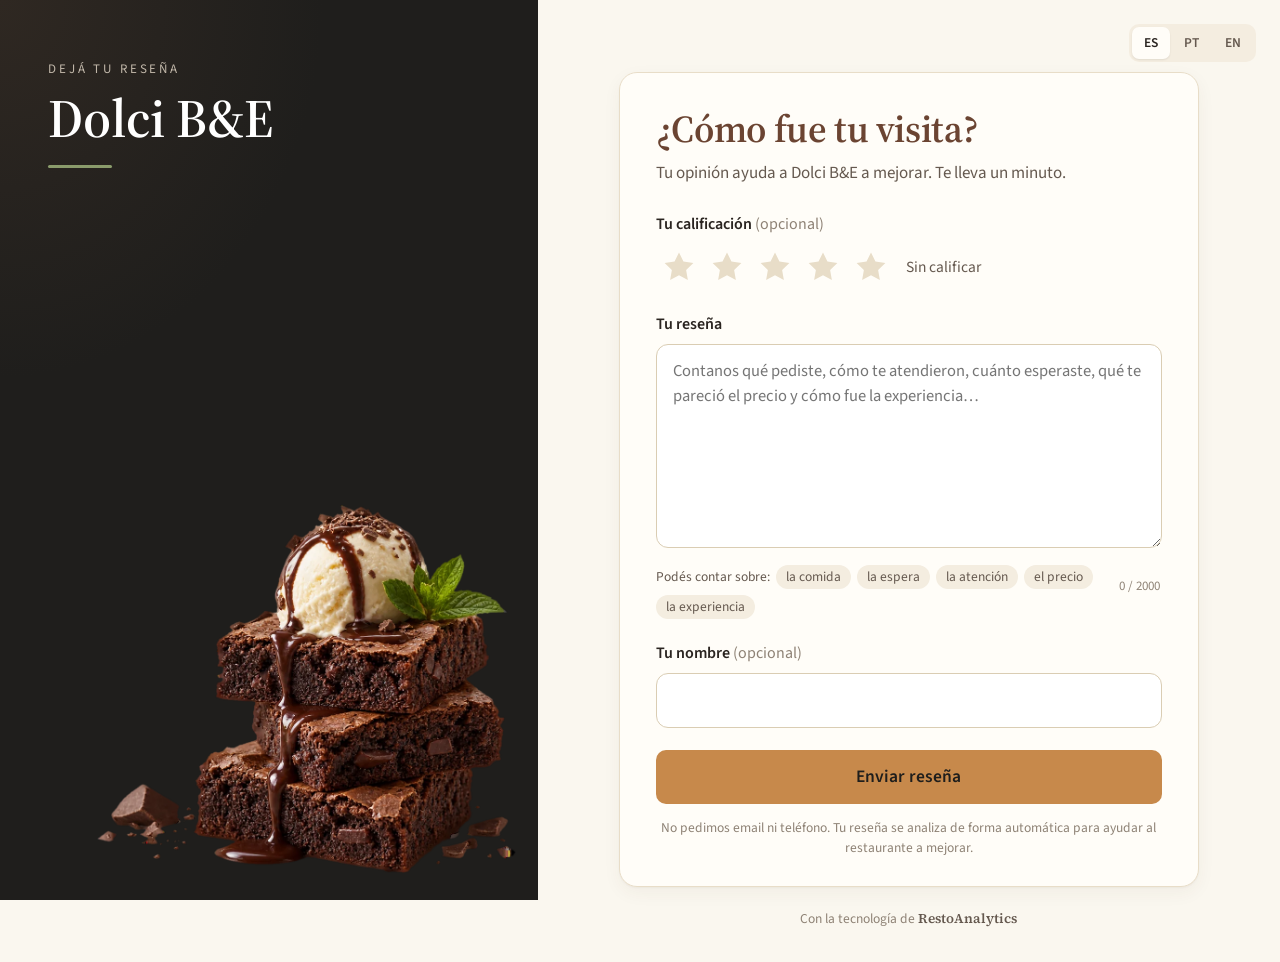
==== dashboard/opinar.html @ a72bbe3e "Dashboard de reseñas" ====
<!doctype html>
<html lang="es">
<head>
  <meta charset="utf-8">
  <meta name="viewport" content="width=device-width, initial-scale=1">
  <title>Dejá tu reseña</title>
  <meta name="description" content="Contanos cómo fue tu visita.">
  <link rel="icon" href="data:image/svg+xml,<svg xmlns='http://www.w3.org/2000/svg' viewBox='0 0 24 24'><path d='M12 2.8l2.8 5.8 6.3.9-4.6 4.4 1.1 6.3L12 17.2l-5.6 3 1.1-6.3L2.9 9.5l6.3-.9z' fill='%23C7894B'/></svg>">
  <link rel="preconnect" href="https://fonts.googleapis.com">
  <link rel="preconnect" href="https://fonts.gstatic.com" crossorigin>
  <link rel="stylesheet" href="https://fonts.googleapis.com/css2?family=Source+Sans+3:wght@400;500;600&family=Source+Serif+4:ital,opsz,wght@0,8..60,400;0,8..60,600;1,8..60,400&display=swap">
  <link rel="stylesheet" href="css/app.css">
</head>
<body class="public">
  <aside class="pub-aside">
    <div class="pub-aside-text">
      <span class="eyebrow" data-t="eyebrow"></span>
      <p class="pub-name" id="rest-name"></p>
      <i class="rule" aria-hidden="true"></i>
    </div>
    <div class="pub-hero" id="hero-img" aria-hidden="true"></div>
  </aside>

  <main class="pub-main">
    <div class="lang" role="group" aria-label="Idioma">
      <button type="button" data-lang="es">ES</button>
      <button type="button" data-lang="pt">PT</button>
      <button type="button" data-lang="en">EN</button>
    </div>

    <form class="pub-card" id="form" novalidate>
      <h1 data-t="title"></h1>
      <p class="lead" data-t="lead"></p>

      <fieldset class="field">
        <legend><span data-t="rating"></span> <span class="opt">(<span data-t="optional"></span>)</span></legend>
        <div class="rating-row">
          <div class="star-input" id="stars" role="radiogroup"></div>
          <span class="rating-label" id="rating-label"></span>
          <button type="button" class="clear" id="rating-clear" data-t="clear" hidden></button>
        </div>
      </fieldset>

      <div class="field">
        <label for="text" data-t="review"></label>
        <textarea id="text" name="text" rows="7" required></textarea>
        <div class="under">
          <p class="topics" id="topics"></p>
          <span class="counter" id="count"></span>
        </div>
      </div>

      <div class="field">
        <label for="name"><span data-t="name"></span> <span class="opt">(<span data-t="optional"></span>)</span></label>
        <input id="name" name="name" type="text" maxlength="60" autocomplete="given-name">
      </div>

      <!-- trampa para bots: las personas no la ven -->
      <input id="website" name="website" type="text" tabindex="-1" autocomplete="off" class="hp" aria-hidden="true">

      <p class="error" id="err" role="alert" hidden></p>
      <button class="btn primary big" id="send" type="submit"></button>
      <p class="privacy" data-t="privacy"></p>
    </form>

    <section class="pub-card thanks" id="thanks" tabindex="-1" hidden>
      <span class="thanks-icon" aria-hidden="true"><svg width="28" height="28" viewBox="0 0 24 24" fill="none" stroke="currentColor" stroke-width="2" stroke-linecap="round" stroke-linejoin="round"><path d="m5 12.5 4.5 4.5L19 7.5"/></svg></span>
      <h1 data-t="thanks"></h1>
      <p class="lead" data-t="thanksLead"></p>
      <button class="btn" id="again" type="button" data-t="again"></button>
    </section>


    <p class="powered"><span data-t="by"></span> <b id="brand"></b></p>
  </main>

  <script type="module" src="js/opinar.js"></script>
</body>
</html>
---- dashboard/css/app.css ----
/* RestoAnalytics — estilos compartidos (dashboard y formulario público) */

:root {
  color-scheme: light;
  /* Paleta RestoAnalytics */
  --carbon: #1F1E1C;   /* Carbón profundo: sidebar, navegación y contraste */
  --marfil: #FAF7EF;   /* Marfil cálido: fondo principal */
  --cacao: #6B4432;    /* Cacao: títulos, métricas destacadas y énfasis */
  --caramelo: #C7894B; /* Caramelo tostado: acciones principales, resaltados, estado activo */
  --arena: #E8DDC8;    /* Beige arena: tarjetas, separadores, bordes, estados neutros */
  --salvia: #8A9B6B;   /* Salvia suave: etiquetas, filtros, hover, selección, acentos */

  --page: var(--marfil);
  --card: #FFFDF8;
  --card-2: #F4EDE0;
  --line: var(--arena);
  --line-2: #DACDB3;
  --ink: #2A2420;
  --ink-2: #65594F;
  --muted: #8E8275;

  --accent: var(--caramelo);
  --accent-hover: #B87A3D;
  --accent-wash: #F7EBDD;
  --sel: var(--salvia);
  --sel-wash: #F1F4EA;
  --good: #6F8150;
  --good-2: var(--salvia);
  --good-wash: #EDF1E3;

  --bad: #B0442E;
  --bad-soft: #D9826B;
  --bad-wash: #F8E6DF;
  --bad-line: #EFCDC2;
  --mid: #D8CCB4;
  --beige: #EFE5D3;

  --sidebar: var(--carbon);
  --sidebar-ink: #EFEAE1;
  --sidebar-muted: #A99F92;
  --sidebar-active: #3B2F25;
  --dark: var(--carbon);
  --dark-ink: #F6F1E8;
  --dark-muted: #C2B8AA;

  --star: var(--caramelo);
  --star-off: var(--arena);

  /* series de los gráficos (validadas para daltonismo, misma familia de color) */
  --c1: #A0522D; --c2: #DB9A35; --c3: #3A74B8; --c4: #A8457F; --c5: #4E8F3A;

  --serif: "Source Serif 4", Georgia, "Times New Roman", serif;
  --sans: "Source Sans 3", system-ui, -apple-system, "Segoe UI", sans-serif;
  --radius: 14px;
  --shadow: 0 1px 2px rgba(80, 55, 35, .04), 0 6px 18px rgba(80, 55, 35, .05);
}

* { box-sizing: border-box; }
html { -webkit-text-size-adjust: 100%; scroll-behavior: smooth; }
body {
  margin: 0; background: var(--page); color: var(--ink);
  font: 16px/1.5 var(--sans);
  -webkit-font-smoothing: antialiased;
}
h1, h2, h3 { margin: 0; font-family: var(--serif); font-weight: 600; letter-spacing: -.01em; color: var(--cacao); }
p { margin: 0; }
button, input, select, textarea { font: inherit; color: inherit; }
a { color: inherit; }
[hidden] { display: none !important; }
.muted { color: var(--ink-2); }
.small { font-size: 14px; }
.icon { flex: none; }
:focus-visible { outline: 2px solid var(--cacao); outline-offset: 2px; }
.clamp { display: -webkit-box; -webkit-line-clamp: 5; -webkit-box-orient: vertical; overflow: hidden; }
.clamp3 { display: -webkit-box; -webkit-line-clamp: 3; -webkit-box-orient: vertical; overflow: hidden; }

/* ================= Estructura del dashboard ================= */
body.app { display: grid; grid-template-columns: 236px minmax(0, 1fr); min-height: 100vh; }

.sidebar {
  position: sticky; top: 0; height: 100vh; overflow: hidden;
  display: flex; flex-direction: column;
  background: radial-gradient(120% 60% at 0% 100%, #2c2620 0%, transparent 60%), var(--sidebar);
  color: var(--sidebar-ink); padding: 30px 16px 0;
}
.brand { display: block; text-decoration: none; color: #fff; padding: 0 12px; }
.brand span { font-family: var(--serif); font-size: 27px; font-weight: 500; letter-spacing: -.01em; }
.brand i { display: block; width: 40px; height: 3px; border-radius: 2px; background: var(--good-2); margin-top: 12px; }
.nav { display: grid; gap: 6px; margin-top: 44px; }
.nav-item {
  display: flex; align-items: center; gap: 14px; width: 100%;
  padding: 11px 14px; border: 0; border-radius: 10px; background: none;
  color: var(--sidebar-ink); font-size: 16.5px; font-weight: 500; text-decoration: none; text-align: left; cursor: pointer;
  transition: background .15s;
}
.nav-item:hover { background: rgba(255, 255, 255, .06); }
.nav-item.active { background: var(--sidebar-active); color: #fff; font-weight: 600; box-shadow: inset 3px 0 0 var(--caramelo); }
.nav-item.active .icon { color: var(--caramelo); opacity: 1; }
.nav-item .icon { opacity: .9; }
.nav-extra { margin-top: 22px; padding-top: 14px; border-top: 1px solid rgba(255, 255, 255, .08); display: grid; gap: 2px; }
.nav-item.small { font-size: 14px; color: var(--sidebar-muted); padding: 8px 14px; gap: 12px; }
.nav-item.small:hover { color: #fff; }
.leaves { position: relative; margin: auto -16px 0; height: 230px; min-height: 150px; flex: 0 1 230px; pointer-events: none; }
.leaves img { position: absolute; left: -6px; bottom: -6px; width: 252px; }
@media (max-height: 520px) { .leaves { display: none; } }

.main { padding: 28px 36px 64px; min-width: 0; max-width: 1500px; width: 100%; }
.page-head { display: flex; justify-content: space-between; align-items: flex-start; gap: 16px; flex-wrap: wrap; }
.page-head h1 { font-size: 44px; line-height: 1.1; }
.page-head .lead { font-family: var(--serif); font-size: 19px; color: var(--ink-2); margin-top: 6px; }

.sync {
  display: inline-flex; align-items: center; gap: 10px; flex-wrap: wrap;
  background: #F1E9DB; border-radius: 12px; padding: 10px 16px; font-size: 14.5px;
}
.sync .dot { width: 9px; height: 9px; border-radius: 50%; background: var(--muted); flex: none; }
.sync[data-state="ok"] .dot { background: var(--salvia); box-shadow: 0 0 0 3px rgba(138, 155, 107, .25); }
.sync[data-state="error"] .dot { background: var(--bad); }
.sync b { font-weight: 600; }
.sync .sep { width: 1px; height: 16px; background: var(--line-2); }
.sync span:last-child { color: var(--ink-2); }

.head-actions { display: flex; align-items: center; gap: 10px; flex-wrap: wrap; }
.btn.form-link { height: 44px; padding: 0 18px; font-size: 15px; text-decoration: none; }

/* Filtros */
.filters { display: grid; grid-template-columns: repeat(auto-fit, minmax(210px, 1fr)); gap: 16px; margin: 22px 0 20px; }
.fbox {
  position: relative; display: flex; align-items: center; gap: 10px; min-width: 0;
  height: 48px; padding: 0 40px 0 16px; background: var(--card);
  border: 1px solid var(--line-2); border-radius: 10px; box-shadow: 0 1px 2px rgba(70, 55, 30, .04);
  font-size: 16px; cursor: pointer;
}
.fbox:focus-within { outline: 2px solid var(--cacao); outline-offset: 1px; }
.fbox .icon { color: var(--ink-2); }
.fbox .prefix { white-space: nowrap; }
.fbox select { appearance: none; -webkit-appearance: none; border: 0; background: transparent; flex: 1; min-width: 0; height: 100%; cursor: pointer; outline: none; padding: 0; text-overflow: ellipsis; }
.fbox .chev { position: absolute; right: 18px; top: 50%; width: 8px; height: 8px; border-right: 1.7px solid var(--ink-2); border-bottom: 1.7px solid var(--ink-2); transform: translateY(-70%) rotate(45deg); pointer-events: none; }
.fbox.static { cursor: default; padding-right: 16px; }
.fbox.static span { white-space: nowrap; overflow: hidden; text-overflow: ellipsis; }

/* Tarjetas */
.card { background: var(--card); border: 1px solid var(--line); border-radius: var(--radius); padding: 22px 24px; box-shadow: var(--shadow); min-width: 0; }
.card-title { font-size: 23px; margin-bottom: 12px; }
.link { display: inline-flex; align-items: center; gap: 6px; color: var(--cacao); font-weight: 600; font-size: 15px; text-decoration: none; }
.link:hover { text-decoration: underline; }

.kpis { display: grid; grid-template-columns: repeat(4, minmax(0, 1fr)); gap: 16px; }
.kpis.three { grid-template-columns: repeat(3, minmax(0, 1fr)); }
.kpi { display: flex; flex-direction: column; gap: 4px; text-align: left; text-decoration: none; color: inherit; font: inherit; }
.kpi-label { font-size: 16.5px; font-weight: 600; }
.kpi-value { font-family: var(--serif); font-size: 42px; font-weight: 600; line-height: 1.1; letter-spacing: -.01em; color: var(--cacao); }
.kpi-value small { font-family: var(--sans); font-size: 19px; font-weight: 400; color: var(--ink-2); letter-spacing: 0; }
.kpi-sub { font-size: 15px; color: var(--ink-2); }
.kpi .stars { margin-top: 2px; }
.kpi.clickable { cursor: pointer; transition: border-color .15s; }
.kpi.clickable:hover { border-color: var(--sel); }
.delta.good { color: var(--cacao); }
.delta.bad { color: var(--bad); }

.stars { display: inline-flex; gap: 2px; vertical-align: middle; }

/* Reseñas recibidas desde el formulario */
.received { margin-top: 20px; }
.received .muted.small { margin: -6px 0 14px; }
.received-list { display: grid; grid-template-columns: repeat(3, minmax(0, 1fr)); gap: 14px; }
.received-item { display: flex; flex-direction: column; gap: 8px; align-items: flex-start; padding: 14px 16px; border: 1px solid var(--line); border-radius: 12px; background: var(--sel-wash); text-decoration: none; transition: border-color .15s; }
.received-item:hover { border-color: var(--sel); }
.received-item .meta { display: flex; align-items: center; gap: 10px; flex-wrap: wrap; font-size: 14px; color: var(--ink-2); }
.received-item q { font-family: var(--serif); font-style: italic; font-size: 17px; line-height: 1.45; }
@media (max-width: 900px) { .received-list { grid-template-columns: 1fr; } }

/* Lo importante + prioridades */
.row-important { display: grid; grid-template-columns: minmax(0, 1.75fr) minmax(0, 1fr); gap: 20px; margin-top: 20px; }
.dark-card {
  position: relative; overflow: hidden; border-radius: var(--radius); min-height: 230px;
  background: radial-gradient(90% 120% at 20% 0%, #2f2822 0%, transparent 60%), var(--dark);
  color: var(--dark-ink); padding: 28px 30px; box-shadow: 0 10px 30px rgba(30, 25, 15, .18);
}
.dark-card h2 { color: #fff; font-size: 31px; margin-bottom: 18px; position: relative; z-index: 1; }
.dark-card .bullets { max-width: 50%; position: relative; z-index: 1; }
.dark-img { position: absolute; top: 0; right: 0; bottom: 0; width: 62%; pointer-events: none; overflow: hidden; }
.dark-img img { position: absolute; right: -10%; bottom: -14%; width: 96%; max-width: 460px; height: auto; }

.bullets { list-style: none; margin: 0; padding: 0; display: grid; gap: 14px; }
.bullets li { display: grid; grid-template-columns: 28px 1fr; gap: 12px; align-items: start; font-size: 16px; line-height: 1.45; }
.bullets b { font-weight: 600; color: #fff; }
.bullet { width: 28px; height: 28px; border-radius: 50%; display: grid; place-items: center; }
.bullet.good { background: var(--salvia); color: var(--carbon); }
.bullet.bad { background: var(--caramelo); color: var(--carbon); }
.bullet.eye, .bullet.info { background: rgba(255, 255, 255, .12); color: #fff; }
.bullets.light li { font-size: 15.5px; color: var(--ink); }
.bullets.light .bullet { width: 24px; height: 24px; }
.bullets.light .bullet.info { background: var(--accent-wash); color: var(--cacao); }

.priority { list-style: none; margin: 0 0 10px; padding: 0; display: grid; }
.priority li { display: grid; grid-template-columns: 32px 1fr; gap: 14px; padding: 7px 0; }
.rank { width: 32px; height: 32px; border-radius: 50%; display: grid; place-items: center; background: var(--card-2); color: var(--ink-2); font-family: var(--serif); font-weight: 600; }
.priority li:first-child .rank { background: var(--cacao); color: #fff; }
.prio-top { display: flex; justify-content: space-between; align-items: baseline; gap: 10px; }
.prio-name { border: 0; background: none; padding: 0; cursor: pointer; font-family: var(--serif); font-size: 19px; font-weight: 600; text-align: left; }
.prio-name:hover { color: var(--cacao); }
.prio-val { font-size: 14.5px; color: var(--ink-2); white-space: nowrap; }
.track { height: 7px; border-radius: 4px; background: var(--card-2); margin: 8px 0 6px; overflow: hidden; }
.track i { display: block; height: 100%; border-radius: 4px; background: linear-gradient(90deg, #B5773A, var(--caramelo)); }
.prio-note { font-size: 13.5px; color: var(--muted); }

/* Secciones */
.section { margin-top: 34px; }
.section-head { display: flex; justify-content: space-between; align-items: flex-end; gap: 8px 20px; flex-wrap: wrap; margin-bottom: 14px; }
.section-head h2 { font-size: 30px; }

/* Aspectos */
.aspects { display: grid; grid-template-columns: repeat(5, minmax(0, 1fr)); gap: 16px; }
.asp { display: flex; flex-direction: column; gap: 12px; text-align: left; cursor: pointer; font: inherit; color: inherit; transition: border-color .15s, background .15s; }
.asp:hover { border-color: var(--sel); }
.asp.selected { border-color: var(--sel); background: var(--sel-wash); box-shadow: 0 0 0 1px var(--sel) inset, var(--shadow); }
.asp.empty { cursor: default; }
.asp-head { display: flex; align-items: center; gap: 10px; font-family: var(--serif); font-size: 18.5px; font-weight: 600; }
.asp-head .icon { color: var(--ink-2); }
.asp-mid { display: grid; grid-template-columns: auto 1fr; gap: 14px; align-items: center; }
.asp-score { font-family: var(--serif); font-size: 36px; font-weight: 600; line-height: 1; white-space: nowrap; color: var(--cacao); }
.asp-score small { font-family: var(--sans); font-size: 16px; font-weight: 400; color: var(--ink-2); }
.asp-ment { font-size: 13.5px; color: var(--ink-2); border-left: 1px solid var(--line-2); padding-left: 14px; line-height: 1.35; }
.asp-delta { font-size: 13px; color: var(--ink-2); }
.asp-delta.good { color: var(--cacao); } .asp-delta.bad { color: var(--bad); }
.stack { display: flex; gap: 2px; height: 8px; }
.stack i { display: block; height: 100%; min-width: 3px; }
.stack i:first-child { border-radius: 4px 0 0 4px; }
.stack i:last-child { border-radius: 0 4px 4px 0; }
.stack i:only-child { border-radius: 4px; }
.stack .pos { background: linear-gradient(90deg, var(--good), var(--good-2)); }
.stack .mid { background: var(--mid); }
.stack .neg { background: var(--bad-soft); }
.asp-foot { display: flex; justify-content: space-between; font-size: 13.5px; color: var(--ink-2); }

/* Evolución */
.row-evo { display: grid; grid-template-columns: minmax(0, 1.6fr) minmax(0, 1fr); gap: 20px; margin-top: 34px; scroll-margin-top: 20px; }
.evo { display: grid; grid-template-columns: minmax(0, 1fr) 140px; gap: 12px; align-items: center; }
.legend { display: flex; flex-direction: column; gap: 2px; }
.legend button { display: inline-flex; align-items: center; gap: 10px; border: 0; background: none; padding: 5px 8px; border-radius: 8px; font-size: 15px; cursor: pointer; text-align: left; }
.legend button:hover { background: var(--card-2); }
.legend button[aria-pressed="false"] { color: var(--muted); }
.legend button[aria-pressed="false"] .key { opacity: .25; }
.key { width: 22px; height: 3px; border-radius: 2px; display: inline-block; flex: none; }
.chart { position: relative; width: 100%; min-width: 0; }
.chart svg { display: block; overflow: visible; }
.chart .grid { stroke: var(--line); stroke-width: 1; shape-rendering: crispEdges; }
.chart .base { stroke: var(--line-2); stroke-width: 1; shape-rendering: crispEdges; }
.chart .tick { fill: var(--muted); font-size: 12.5px; font-family: var(--sans); font-variant-numeric: tabular-nums; }
.chart .line { fill: none; stroke-width: 2.25; stroke-linejoin: round; stroke-linecap: round; }
.chart .dot { stroke: var(--card); stroke-width: 2; }
.chart .cross { stroke: var(--line-2); stroke-width: 1; }
.chart .end-label { fill: var(--ink); font-family: var(--serif); font-size: 16px; font-weight: 600; }
.chart-empty { color: var(--muted); padding: 48px 0; text-align: center; }
.table-view { margin-top: 12px; font-size: 14px; }
.table-view summary { cursor: pointer; color: var(--ink-2); width: max-content; }
.table-scroll { overflow-x: auto; }
table.data { border-collapse: collapse; width: 100%; font-size: 13.5px; font-variant-numeric: tabular-nums; margin-top: 8px; }
table.data th, table.data td { padding: 7px 10px; text-align: right; border-bottom: 1px solid var(--line); white-space: nowrap; }
table.data th:first-child, table.data td:first-child { text-align: left; }
table.data th { font-weight: 600; color: var(--ink-2); }

.critical .meta { display: flex; align-items: center; gap: 10px; flex-wrap: wrap; font-size: 14.5px; color: var(--ink-2); }
.quote { font-family: var(--serif); font-style: italic; font-size: 19px; line-height: 1.5; margin: 12px 0 14px; quotes: none; }
.critical .link { margin-top: 14px; }

.chips { display: flex; flex-wrap: wrap; gap: 8px; }
.chip { display: inline-flex; align-items: center; gap: 8px; padding: 4px 12px; border: 1px solid var(--line-2); border-radius: 999px; background: var(--card); font-size: 14px; white-space: nowrap; }
.chip b { font-weight: 600; font-variant-numeric: tabular-nums; }
.chip.neg { background: var(--bad-wash); border-color: var(--bad-line); }
.chip.pos { background: var(--good-wash); border-color: #D6DFC4; }
.chip.focus { box-shadow: 0 0 0 1.5px var(--ink-2); }
.chip.wait { background: var(--card-2); color: var(--ink-2); }

/* Análisis por aspecto */
#aspectos { scroll-margin-top: 20px; }
.tabs { display: flex; flex-wrap: wrap; gap: 8px; }
.tab { display: inline-flex; align-items: center; gap: 8px; height: 38px; padding: 0 16px; border-radius: 999px; border: 1px solid var(--line-2); background: var(--card); font-size: 15px; font-weight: 500; cursor: pointer; }
.tab:hover { border-color: var(--sel); }
.tab[aria-pressed="true"] { background: var(--salvia); border-color: transparent; color: var(--carbon); font-weight: 600; }

.band {
  position: relative; overflow: hidden; border-radius: 16px; min-height: 156px;
  display: grid; grid-template-columns: auto 1fr; align-items: center; gap: 28px;
  padding: 26px 32px; color: var(--dark-ink);
  background: radial-gradient(90% 140% at 10% 0%, #2f2822 0%, transparent 60%), var(--dark);
  box-shadow: 0 10px 30px rgba(30, 25, 15, .18);
}
.band-name .eyebrow { display: block; font-size: 12.5px; letter-spacing: .22em; text-transform: uppercase; color: var(--dark-muted); }
.band-name strong { display: block; font-family: var(--serif); font-size: 54px; font-weight: 600; line-height: 1.05; color: #fff; margin-top: 4px; }
.band-name i { display: block; width: 64px; height: 3px; border-radius: 2px; background: var(--good-2); margin-top: 12px; }
.band-stats { display: flex; flex-wrap: wrap; margin-right: 280px; position: relative; z-index: 1; }
.band-stats > div { display: flex; flex-direction: column; padding: 4px 26px; border-left: 1px solid rgba(255, 255, 255, .18); }
.band-stats b { font-family: var(--serif); font-size: 38px; font-weight: 600; color: #fff; line-height: 1.1; white-space: nowrap; }
.band-stats b small { font-family: var(--sans); font-size: 17px; font-weight: 400; color: var(--dark-muted); }
.band-stats span { font-size: 15px; }
.band-stats small { font-size: 12.5px; color: var(--dark-muted); }
.band-img { position: absolute; top: 0; right: 0; bottom: 0; width: 290px; pointer-events: none; overflow: hidden; }
.band-img img { position: absolute; right: -14%; top: 50%; height: 175%; width: auto; transform: translateY(-50%); }

.row-detail { display: grid; grid-template-columns: minmax(0, 1.25fr) minmax(0, 1fr); gap: 20px; margin: 20px 0; }
.stack-cards { display: grid; gap: 20px; }
.stack-cards .card .muted.small { margin: -6px 0 12px; }

.driver-row { display: grid; grid-template-columns: 140px 1fr; gap: 12px; align-items: center; padding: 8px 0; }
.driver-row + .driver-row { border-top: 1px solid var(--line); }
.driver-label { font-size: 14.5px; font-weight: 600; color: var(--ink-2); }
.driver-list { display: flex; flex-wrap: wrap; gap: 10px; }
.driver { display: inline-flex; align-items: baseline; gap: 8px; padding: 7px 18px; border-radius: 999px; background: var(--beige); font-family: var(--serif); font-size: 17px; font-weight: 600; }
.driver small { font-family: var(--sans); font-size: 12.5px; font-weight: 500; color: var(--ink-2); }
.driver.neg { background: var(--bad-wash); }
.driver.pos { background: var(--good-wash); }

.related-card { margin-top: 20px; }
.related-head { display: flex; justify-content: space-between; align-items: baseline; gap: 12px; }
.related-list { display: grid; grid-template-columns: repeat(3, minmax(0, 1fr)); }
.related { display: block; padding: 4px 22px; border-left: 1px solid var(--line); text-decoration: none; }
.related:first-child { border-left: 0; padding-left: 0; }
.related q { font-family: var(--serif); font-style: italic; font-size: 17px; line-height: 1.45; }
.related:hover q { color: var(--cacao); }
.related .meta { display: flex; align-items: center; gap: 6px; margin-top: 8px; font-size: 13.5px; color: var(--muted); }
.score-dot { width: 9px; height: 9px; border-radius: 50%; display: inline-block; background: var(--mid); }
.score-dot.s1, .score-dot.s2 { background: var(--bad-soft); }
.score-dot.s4, .score-dot.s5 { background: var(--good); }

.empty-state { margin-top: 24px; text-align: center; padding: 56px 20px; }
.empty-state p { margin-top: 6px; }

/* ================= Explorador de reseñas ================= */
.pills { display: flex; flex-wrap: wrap; gap: 10px; margin: 20px 0; }
.pill { height: 42px; padding: 0 20px; border-radius: 999px; border: 1px solid var(--line-2); background: var(--card); font-size: 15.5px; font-weight: 500; cursor: pointer; }
.pill:hover { border-color: var(--sel); }
.pill[aria-pressed="true"] { background: var(--salvia); border-color: transparent; color: var(--carbon); font-weight: 600; }

.explorer { display: grid; grid-template-columns: minmax(340px, .9fr) minmax(0, 1.3fr); gap: 20px; align-items: start; }
.list-card { padding: 16px; }
.search { display: flex; align-items: center; gap: 10px; height: 48px; padding: 0 14px; border: 1px solid var(--line-2); border-radius: 10px; background: #fff; color: var(--ink-2); }
.search:focus-within { outline: 2px solid var(--cacao); outline-offset: 1px; }
.search input { flex: 1; min-width: 0; border: 0; background: none; outline: none; font-size: 16px; color: var(--ink); }
.tool-row { display: grid; grid-template-columns: repeat(3, minmax(0, 1fr)); gap: 8px; margin-top: 10px; }
.tool-row select {
  appearance: none; -webkit-appearance: none; height: 40px; min-width: 0; border-radius: 8px; border: 1px solid var(--line-2);
  background: var(--card) url("data:image/svg+xml,%3Csvg xmlns='http://www.w3.org/2000/svg' width='10' height='6'%3E%3Cpath d='M1 1l4 4 4-4' fill='none' stroke='%235c574f' stroke-width='1.5' stroke-linecap='round'/%3E%3C/svg%3E") no-repeat right 10px center;
  padding: 0 26px 0 10px; font-size: 14px; cursor: pointer; text-overflow: ellipsis;
}
.icon-btn { width: 40px; height: 40px; display: grid; place-items: center; border-radius: 8px; border: 1px solid var(--line-2); background: var(--card); cursor: pointer; color: var(--ink-2); }
.icon-btn:hover { background: var(--card-2); }
#count { margin: 10px 2px 8px; }
.list { display: grid; gap: 12px; }
.list-empty { padding: 32px 8px; text-align: center; }
.item { display: grid; gap: 8px; width: 100%; text-align: left; padding: 15px 16px; border: 1px solid var(--line); border-radius: 12px; background: var(--card); cursor: pointer; transition: border-color .15s, background .15s; }
.item:hover { border-color: var(--sel); }
.item.selected { border-color: var(--sel); background: var(--sel-wash); box-shadow: 0 0 0 1px var(--sel) inset; }
.item .meta, .detail .meta { display: flex; align-items: center; gap: 10px; flex-wrap: wrap; font-size: 14px; color: var(--ink-2); }
.flags { margin-left: auto; display: inline-flex; gap: 6px; color: var(--cacao); }
.item .quote { font-size: 17px; margin: 0; }
.no-rating { font-size: 13px; font-style: italic; color: var(--muted); }
.quote mark, .a-frag mark { background: rgba(199, 137, 75, .32); color: inherit; border-radius: 3px; padding: 0 1px; }
.btn.more { width: 100%; margin-top: 12px; justify-content: center; }

.detail { position: sticky; top: 20px; max-height: calc(100vh - 40px); overflow: auto; padding: 26px 30px; }
.detail-title { font-size: 31px; margin-bottom: 8px; }
.quote.big { font-size: 22px; margin: 14px 0; }
.orig summary { cursor: pointer; color: var(--cacao); font-size: 14.5px; font-weight: 600; }
.orig p { margin-top: 8px; font-size: 15px; color: var(--ink-2); font-style: italic; }
.sub-title { font-size: 23px; margin: 24px 0 8px; }
table.asp-table { width: 100%; border-collapse: collapse; font-size: 14.5px; }
table.asp-table th { text-align: left; font-size: 14px; font-weight: 600; color: var(--ink-2); padding: 8px 10px; border-bottom: 1px solid var(--line-2); }
table.asp-table td { padding: 12px 10px; border-bottom: 1px solid var(--line); vertical-align: top; }
.a-name { font-family: var(--serif); font-size: 17px; font-weight: 600; white-space: nowrap; }
.a-name .icon { vertical-align: -3px; margin-right: 8px; color: var(--ink-2); }
.a-score { white-space: nowrap; color: var(--ink-2); }
.a-score b { font-family: var(--serif); font-size: 17px; color: var(--ink); }
.mini { display: block; width: 100px; height: 6px; border-radius: 3px; background: var(--card-2); margin-top: 6px; overflow: hidden; }
.mini i { display: block; height: 100%; border-radius: 3px; }
.mini .pos { background: linear-gradient(90deg, var(--good), var(--good-2)); }
.mini .mid { background: var(--mid); }
.mini .neg { background: var(--bad-soft); }
.a-frag q { font-family: var(--serif); font-style: italic; }
.a-expl { color: var(--ink-2); }
tr.na td { color: var(--muted); }
tr.na .a-name { color: var(--ink-2); }
.general { font-size: 16px; line-height: 1.55; }
.notice { display: flex; gap: 10px; align-items: flex-start; margin-top: 16px; padding: 14px 16px; border-radius: 10px; background: var(--card-2); color: var(--ink-2); font-size: 15px; }
.reply-box { margin-top: 22px; padding: 14px 16px; border-radius: 12px; background: var(--accent-wash); border: 1px solid #EBD3B8; }
.reply-head { display: flex; align-items: center; gap: 8px; color: var(--cacao); margin-bottom: 6px; }
.reply-head .muted { margin-left: auto; font-size: 13.5px; }
.reply-form textarea { width: 100%; margin-top: 22px; border: 1px solid var(--line-2); border-radius: 10px; padding: 12px 14px; background: #fff; resize: vertical; font-size: 15.5px; }
.reply-form textarea:focus { outline: 2px solid var(--cacao); outline-offset: 1px; }
.actions { display: flex; gap: 12px; flex-wrap: wrap; margin-top: 22px; }
.note { margin-top: 10px; }
.detail-empty { display: grid; place-items: center; gap: 10px; padding: 80px 20px; color: var(--muted); text-align: center; }
.back { display: none; align-items: center; gap: 6px; border: 0; background: none; padding: 0; margin-bottom: 14px; color: var(--cacao); font-weight: 600; cursor: pointer; }

/* Botones */
.btn { display: inline-flex; align-items: center; justify-content: center; gap: 8px; height: 46px; padding: 0 24px; border-radius: 10px; border: 1px solid #cfc7b6; background: var(--card); font-size: 16px; font-weight: 500; cursor: pointer; transition: background .15s, border-color .15s; }
.btn:hover { background: var(--card-2); }
.btn.primary { background: var(--caramelo); border-color: transparent; color: var(--carbon); font-weight: 600; }
.btn.primary:hover { background: var(--accent-hover); }
.btn.primary:disabled { opacity: .6; cursor: wait; }
.btn.on { background: var(--sel-wash); border-color: var(--sel); color: var(--cacao); }

/* Tooltip y aviso */
.tip { position: fixed; z-index: 80; pointer-events: none; background: var(--card); border: 1px solid var(--line-2); border-radius: 10px; padding: 8px 12px; font-size: 13px; box-shadow: 0 8px 24px rgba(40, 30, 10, .14); min-width: 150px; max-width: 280px; }
.tip-title { color: var(--ink-2); margin-bottom: 4px; font-weight: 600; }
.tip-row { display: flex; align-items: center; gap: 8px; line-height: 1.75; }
.tip-row b { font-variant-numeric: tabular-nums; min-width: 28px; }
.tip-row span { color: var(--ink-2); }
.toast { position: fixed; left: 50%; bottom: 22px; transform: translateX(-50%); z-index: 90; background: var(--ink); color: var(--page); padding: 11px 18px; border-radius: 10px; font-size: 15px; max-width: calc(100% - 32px); box-shadow: 0 8px 24px rgba(0, 0, 0, .2); }

/* ================= Responsive del dashboard ================= */
@media (max-width: 1360px) {
  .aspects { grid-template-columns: repeat(3, minmax(0, 1fr)); }
  .band-stats { margin-right: 200px; }
  .band-img { width: 220px; }
}
@media (max-width: 1180px) {
  .row-important, .row-evo, .row-detail { grid-template-columns: 1fr; }
  .kpis { grid-template-columns: repeat(2, minmax(0, 1fr)); }
}
@media (max-width: 1023px) {
  .explorer { grid-template-columns: 1fr; }
  .detail { display: none; }
  body.detail-open { overflow: hidden; }
  body.detail-open .detail { display: block; position: fixed; inset: 0; z-index: 60; max-height: none; border-radius: 0; border: 0; padding: 20px 18px 40px; }
  .back { display: inline-flex; }
}
@media (max-width: 900px) {
  body.app { grid-template-columns: 1fr; grid-template-rows: auto 1fr; }
  .sidebar { position: static; height: auto; flex-direction: row; flex-wrap: wrap; align-items: center; gap: 10px 16px; padding: 14px 16px; }
  .brand span { font-size: 22px; }
  .brand i { margin-top: 6px; width: 28px; }
  .nav, .nav-extra { display: flex; margin: 0; padding: 0; border: 0; gap: 4px; overflow-x: auto; width: 100%; }
  .nav-item { width: auto; white-space: nowrap; padding: 8px 12px; font-size: 15px; gap: 8px; }
  .nav-item.small { padding: 6px 10px; }
  .leaves { display: none; }
  .main { padding: 20px 16px 48px; }
  .page-head h1 { font-size: 34px; }
  .page-head .lead { font-size: 17px; }
  .evo { grid-template-columns: 1fr; }
  .legend { flex-direction: row; flex-wrap: wrap; }
  .band { grid-template-columns: 1fr; gap: 16px; }
  .band-stats { margin-right: 0; }
  .band-stats > div:first-child { border-left: 0; padding-left: 0; }
  .band-img { display: none; }
  .related-list { grid-template-columns: 1fr; }
  .related { border-left: 0; border-top: 1px solid var(--line); padding: 14px 0; }
  .related:first-child { border-top: 0; padding-top: 4px; }
}
@media (max-width: 640px) {
  .kpis, .kpis.three { grid-template-columns: repeat(2, minmax(0, 1fr)); gap: 10px; }
  .kpis.three > :first-child { grid-column: 1 / -1; }
  .card { padding: 16px 18px; }
  .kpi-value { font-size: 32px; }
  .kpi-label { font-size: 15px; }
  .aspects { grid-template-columns: 1fr; }
  .dark-card .bullets { max-width: 100%; }
  .dark-img { display: none; }
  .section-head h2 { font-size: 26px; }
  .band-name strong { font-size: 42px; }
  .band-stats > div { padding: 6px 16px 6px 0; border-left: 0; }
  .band-stats b { font-size: 30px; }
  .driver-row { grid-template-columns: 1fr; }
  .tool-row { grid-template-columns: 1fr 1fr; }
  table.asp-table thead { display: none; }
  table.asp-table tr { display: grid; grid-template-columns: 1fr auto; gap: 4px 12px; padding: 12px 0; border-bottom: 1px solid var(--line); }
  table.asp-table td { border: 0; padding: 0; }
  table.asp-table td.a-frag, table.asp-table td.a-expl, tr.na td[colspan] { grid-column: 1 / -1; }
}

/* ================= Impresión (Reportes) ================= */
@media print {
  body.app { display: block; background: #fff; }
  .sidebar, .sync, .tabs, .pills, .actions, .table-view, .link, .list-tools, .btn.more, .back { display: none !important; }
  .main { padding: 0; max-width: none; }
  .card, .dark-card, .band { box-shadow: none; break-inside: avoid; }
  .detail { position: static; max-height: none; overflow: visible; }
  .fbox { box-shadow: none; }
}

/* ================= Formulario público ================= */
body.public { display: grid; grid-template-columns: minmax(340px, 42%) 1fr; min-height: 100vh; }
.pub-aside {
  position: sticky; top: 0; height: 100vh; overflow: hidden; color: #fff; padding: 56px 48px;
  background: radial-gradient(100% 70% at 0% 0%, #2f2822 0%, transparent 60%), var(--sidebar);
}
.pub-aside-text { position: relative; z-index: 2; }
.pub-aside .eyebrow { font-size: 13px; letter-spacing: .22em; text-transform: uppercase; color: var(--dark-muted); }
.pub-name { font-family: var(--serif); font-size: 54px; font-weight: 600; line-height: 1.05; margin-top: 10px; }
.rule { display: block; width: 64px; height: 3px; border-radius: 2px; background: var(--good-2); margin-top: 18px; }
.pub-hero { position: absolute; right: 4%; bottom: 3%; width: 78%; z-index: 1; }
.pub-hero img { display: block; width: 100%; }

.pub-main { position: relative; display: flex; flex-direction: column; align-items: center; justify-content: center; padding: 72px 24px 32px; }
.lang { position: absolute; top: 24px; right: 24px; display: flex; gap: 2px; background: var(--card-2); border-radius: 10px; padding: 3px; }
.lang button { height: 32px; padding: 0 12px; border: 0; background: none; border-radius: 7px; font-size: 13.5px; font-weight: 600; color: var(--ink-2); cursor: pointer; }
.lang button[aria-pressed="true"] { background: var(--card); color: var(--ink); box-shadow: 0 1px 2px rgba(0, 0, 0, .08); }
.pub-card { width: 100%; max-width: 580px; background: var(--card); border: 1px solid var(--line); border-radius: 18px; padding: 36px 36px 28px; box-shadow: var(--shadow); }
.pub-card h1 { font-size: 38px; line-height: 1.1; }
.pub-card .lead { font-size: 17px; color: var(--ink-2); margin: 10px 0 26px; }
.field { margin: 0 0 22px; padding: 0; border: 0; min-width: 0; }
.field > label, .field legend { display: block; font-size: 16px; font-weight: 600; margin-bottom: 8px; padding: 0; }
.opt { font-weight: 400; color: var(--muted); }
.rating-row { display: flex; align-items: center; gap: 12px; flex-wrap: wrap; }
.star-input { display: flex; gap: 2px; }
.star-btn { width: 46px; height: 46px; padding: 4px; border: 0; background: none; border-radius: 10px; cursor: pointer; }
.star-btn svg { width: 100%; height: 100%; fill: var(--star-off); transition: fill .12s, transform .12s; }
.star-btn.on svg { fill: var(--star); }
.star-btn:hover svg { transform: scale(1.06); }
.rating-label { font-size: 15.5px; color: var(--ink-2); min-width: 96px; }
.clear { border: 0; background: none; padding: 0; color: var(--cacao); font-size: 14px; text-decoration: underline; cursor: pointer; }
.field textarea, .field input {
  width: 100%; border: 1px solid var(--line-2); border-radius: 12px; padding: 14px 16px; background: #fff;
  font-size: 16.5px; line-height: 1.5; transition: border-color .15s, box-shadow .15s;
}
.field textarea { resize: vertical; min-height: 170px; }
.field textarea:focus, .field input:focus { outline: none; border-color: var(--caramelo); box-shadow: 0 0 0 3px rgba(199, 137, 75, .22); }
.under { display: flex; justify-content: space-between; align-items: flex-start; gap: 12px; margin-top: 10px; }
.topics { display: flex; flex-wrap: wrap; gap: 6px; align-items: center; font-size: 13.5px; color: var(--ink-2); }
.topic { background: var(--card-2); border-radius: 999px; padding: 2px 10px; }
.counter { font-size: 13px; color: var(--muted); font-variant-numeric: tabular-nums; white-space: nowrap; padding-top: 2px; }
.hp { position: absolute; left: -9999px; width: 1px; height: 1px; opacity: 0; }
.error { color: var(--bad); font-size: 15px; margin-bottom: 12px; }
.btn.big { width: 100%; height: 54px; font-size: 17.5px; }
.privacy { font-size: 13.5px; color: var(--muted); text-align: center; margin-top: 14px; }
.thanks { text-align: center; padding: 48px 36px; outline: none; }
.thanks-icon { width: 64px; height: 64px; border-radius: 50%; display: grid; place-items: center; background: var(--caramelo); color: var(--carbon); margin: 0 auto 18px; }
.thanks .lead { margin-bottom: 24px; }
.powered { margin-top: 22px; font-size: 13.5px; color: var(--muted); }
.powered b { font-family: var(--serif); font-weight: 600; color: var(--ink-2); }

@media (max-width: 900px) {
  body.public { grid-template-columns: 1fr; grid-template-rows: auto 1fr; }
  .pub-aside { position: relative; height: auto; min-height: 230px; padding: 28px 22px; }
  .pub-name { font-size: 38px; }
  .pub-hero { width: 46%; right: 2%; bottom: -8%; }
    .pub-main { padding: 16px 14px 28px; justify-content: flex-start; }
  .lang { position: static; align-self: flex-end; margin-bottom: 12px; }
  .pub-card { padding: 24px 20px 22px; border-radius: 16px; }
  .pub-card h1 { font-size: 30px; }
  .star-btn { width: 44px; height: 44px; }
  .under { flex-direction: column; gap: 6px; }
}
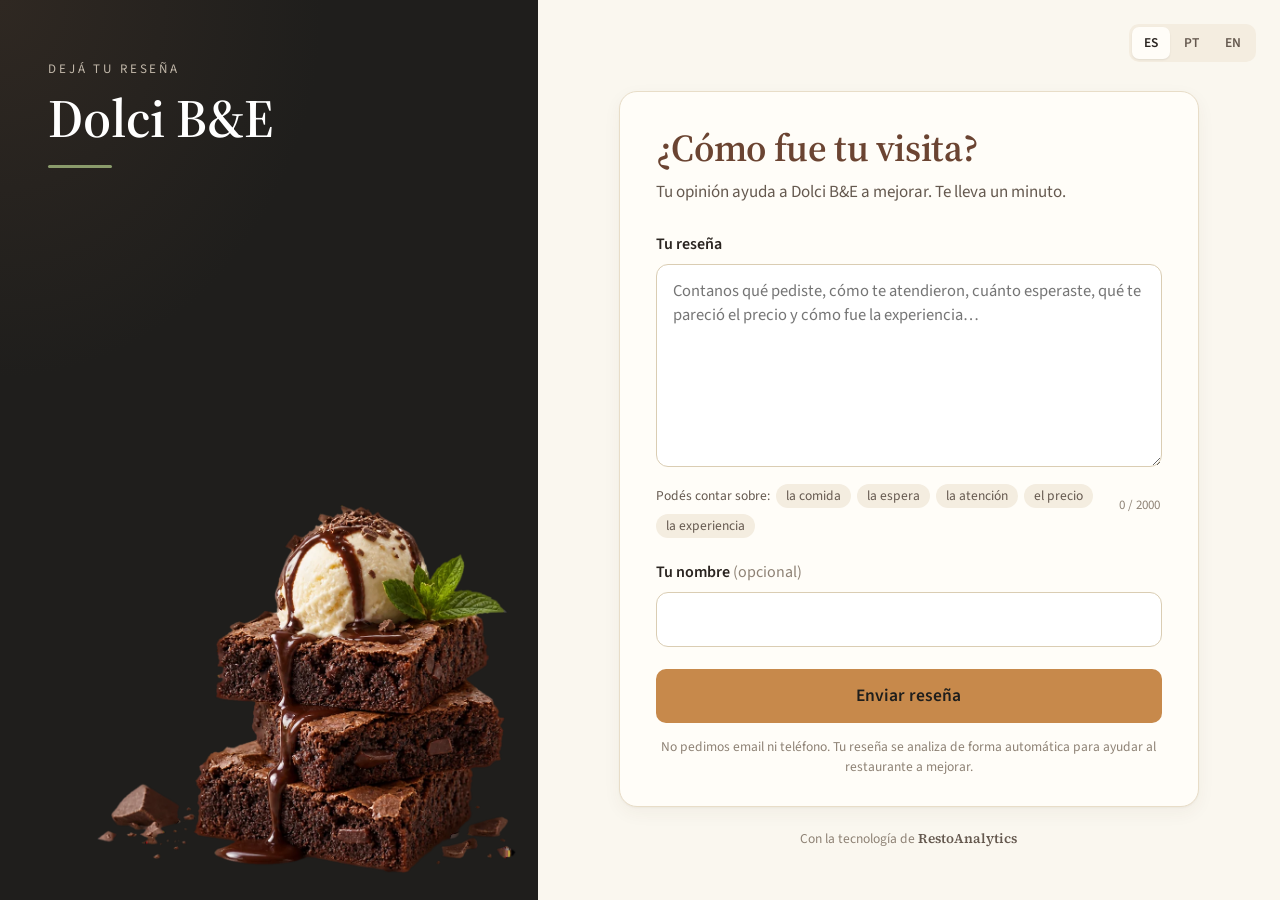
==== commit 7f229770: "API: pipeline completo (idioma, traducción, kev, explicación con Qwen) y dashboard conectado" ====
--- a/dashboard/opinar.html
+++ b/dashboard/opinar.html
@@ -31,15 +31,6 @@
     <form class="pub-card" id="form" novalidate>
       <h1 data-t="title"></h1>
       <p class="lead" data-t="lead"></p>
-
-      <fieldset class="field">
-        <legend><span data-t="rating"></span> <span class="opt">(<span data-t="optional"></span>)</span></legend>
-        <div class="rating-row">
-          <div class="star-input" id="stars" role="radiogroup"></div>
-          <span class="rating-label" id="rating-label"></span>
-          <button type="button" class="clear" id="rating-clear" data-t="clear" hidden></button>
-        </div>
-      </fieldset>
 
       <div class="field">
         <label for="text" data-t="review"></label>
--- a/dashboard/css/app.css
+++ b/dashboard/css/app.css
@@ -43,8 +43,6 @@
   --dark-ink: #F6F1E8;
   --dark-muted: #C2B8AA;
 
-  --star: var(--caramelo);
-  --star-off: var(--arena);
 
   /* series de los gráficos (validadas para daltonismo, misma familia de color) */
   --c1: #A0522D; --c2: #DB9A35; --c3: #3A74B8; --c4: #A8457F; --c5: #4E8F3A;
@@ -97,6 +95,12 @@
 .nav-item.active { background: var(--sidebar-active); color: #fff; font-weight: 600; box-shadow: inset 3px 0 0 var(--caramelo); }
 .nav-item.active .icon { color: var(--caramelo); opacity: 1; }
 .nav-item .icon { opacity: .9; }
+.nav-sub { display: grid; gap: 2px; margin: 0 0 6px 25px; padding-left: 12px; border-left: 1px solid rgba(255, 255, 255, .12); }
+.nav-subitem { position: relative; display: block; padding: 7px 12px; border-radius: 8px; color: var(--sidebar-muted); font-size: 14.5px; text-decoration: none; transition: color .15s, background .15s; }
+.nav-subitem:hover { color: #fff; background: rgba(255, 255, 255, .06); }
+.nav-subitem.active { color: #fff; font-weight: 600; }
+.nav-subitem.active::before { content: ""; position: absolute; left: -13px; top: 7px; bottom: 7px; width: 3px; border-radius: 2px; background: var(--caramelo); }
+#aspectos { scroll-margin-top: 24px; }
 .nav-extra { margin-top: 22px; padding-top: 14px; border-top: 1px solid rgba(255, 255, 255, .08); display: grid; gap: 2px; }
 .nav-item.small { font-size: 14px; color: var(--sidebar-muted); padding: 8px 14px; gap: 12px; }
 .nav-item.small:hover { color: #fff; }
@@ -119,9 +123,6 @@
 .sync b { font-weight: 600; }
 .sync .sep { width: 1px; height: 16px; background: var(--line-2); }
 .sync span:last-child { color: var(--ink-2); }
-
-.head-actions { display: flex; align-items: center; gap: 10px; flex-wrap: wrap; }
-.btn.form-link { height: 44px; padding: 0 18px; font-size: 15px; text-decoration: none; }
 
 /* Filtros */
 .filters { display: grid; grid-template-columns: repeat(auto-fit, minmax(210px, 1fr)); gap: 16px; margin: 22px 0 20px; }
@@ -152,69 +153,54 @@
 .kpi-value { font-family: var(--serif); font-size: 42px; font-weight: 600; line-height: 1.1; letter-spacing: -.01em; color: var(--cacao); }
 .kpi-value small { font-family: var(--sans); font-size: 19px; font-weight: 400; color: var(--ink-2); letter-spacing: 0; }
 .kpi-sub { font-size: 15px; color: var(--ink-2); }
-.kpi .stars { margin-top: 2px; }
 .kpi.clickable { cursor: pointer; transition: border-color .15s; }
 .kpi.clickable:hover { border-color: var(--sel); }
 .delta.good { color: var(--cacao); }
 .delta.bad { color: var(--bad); }
 
-.stars { display: inline-flex; gap: 2px; vertical-align: middle; }
-
-/* Reseñas recibidas desde el formulario */
-.received { margin-top: 20px; }
-.received .muted.small { margin: -6px 0 14px; }
-.received-list { display: grid; grid-template-columns: repeat(3, minmax(0, 1fr)); gap: 14px; }
-.received-item { display: flex; flex-direction: column; gap: 8px; align-items: flex-start; padding: 14px 16px; border: 1px solid var(--line); border-radius: 12px; background: var(--sel-wash); text-decoration: none; transition: border-color .15s; }
-.received-item:hover { border-color: var(--sel); }
-.received-item .meta { display: flex; align-items: center; gap: 10px; flex-wrap: wrap; font-size: 14px; color: var(--ink-2); }
-.received-item q { font-family: var(--serif); font-style: italic; font-size: 17px; line-height: 1.45; }
-@media (max-width: 900px) { .received-list { grid-template-columns: 1fr; } }
-
-/* Lo importante + prioridades */
-.row-important { display: grid; grid-template-columns: minmax(0, 1.75fr) minmax(0, 1fr); gap: 20px; margin-top: 20px; }
 .dark-card {
   position: relative; overflow: hidden; border-radius: var(--radius); min-height: 230px;
   background: radial-gradient(90% 120% at 20% 0%, #2f2822 0%, transparent 60%), var(--dark);
   color: var(--dark-ink); padding: 28px 30px; box-shadow: 0 10px 30px rgba(30, 25, 15, .18);
 }
-.dark-card h2 { color: #fff; font-size: 31px; margin-bottom: 18px; position: relative; z-index: 1; }
-.dark-card .bullets { max-width: 50%; position: relative; z-index: 1; }
 .dark-img { position: absolute; top: 0; right: 0; bottom: 0; width: 62%; pointer-events: none; overflow: hidden; }
 .dark-img img { position: absolute; right: -10%; bottom: -14%; width: 96%; max-width: 460px; height: auto; }
 
-.bullets { list-style: none; margin: 0; padding: 0; display: grid; gap: 14px; }
-.bullets li { display: grid; grid-template-columns: 28px 1fr; gap: 12px; align-items: start; font-size: 16px; line-height: 1.45; }
-.bullets b { font-weight: 600; color: #fff; }
-.bullet { width: 28px; height: 28px; border-radius: 50%; display: grid; place-items: center; }
-.bullet.good { background: var(--salvia); color: var(--carbon); }
-.bullet.bad { background: var(--caramelo); color: var(--carbon); }
-.bullet.eye, .bullet.info { background: rgba(255, 255, 255, .12); color: #fff; }
-.bullets.light li { font-size: 15.5px; color: var(--ink); }
-.bullets.light .bullet { width: 24px; height: 24px; }
-.bullets.light .bullet.info { background: var(--accent-wash); color: var(--cacao); }
-
-.priority { list-style: none; margin: 0 0 10px; padding: 0; display: grid; }
-.priority li { display: grid; grid-template-columns: 32px 1fr; gap: 14px; padding: 7px 0; }
-.rank { width: 32px; height: 32px; border-radius: 50%; display: grid; place-items: center; background: var(--card-2); color: var(--ink-2); font-family: var(--serif); font-weight: 600; }
-.priority li:first-child .rank { background: var(--cacao); color: #fff; }
-.prio-top { display: flex; justify-content: space-between; align-items: baseline; gap: 10px; }
-.prio-name { border: 0; background: none; padding: 0; cursor: pointer; font-family: var(--serif); font-size: 19px; font-weight: 600; text-align: left; }
-.prio-name:hover { color: var(--cacao); }
-.prio-val { font-size: 14.5px; color: var(--ink-2); white-space: nowrap; }
-.track { height: 7px; border-radius: 4px; background: var(--card-2); margin: 8px 0 6px; overflow: hidden; }
-.track i { display: block; height: 100%; border-radius: 4px; background: linear-gradient(90deg, #B5773A, var(--caramelo)); }
-.prio-note { font-size: 13.5px; color: var(--muted); }
-
 /* Secciones */
+/* Resumen: reseña por reseña, cuántas hay y lo principal a arreglar */
+.row-top { display: grid; grid-template-columns: minmax(0, 1.9fr) minmax(300px, 1fr); gap: 20px; align-items: stretch; }
+.viewer { padding: 24px 28px; }
+.viewer-head { display: flex; justify-content: space-between; align-items: flex-start; gap: 12px 20px; flex-wrap: wrap; margin-bottom: 14px; }
+.viewer-head .card-title { margin-bottom: 2px; }
+.viewer-nav { display: flex; align-items: center; gap: 8px; }
+.viewer-pos { margin-right: 6px; font-size: 14.5px; color: var(--ink-2); font-variant-numeric: tabular-nums; white-space: nowrap; }
+.icon-btn:disabled { opacity: .4; cursor: default; background: var(--card); }
+.viewer .meta { display: flex; align-items: center; gap: 10px; flex-wrap: wrap; font-size: 14px; color: var(--ink-2); }
+.more-text { border: 0; background: none; padding: 0; color: var(--cacao); font-size: 14.5px; font-weight: 600; cursor: pointer; }
+.more-text:hover { text-decoration: underline; }
+.viewer-link { margin-top: 20px; }
+
+.side-stack { display: flex; flex-direction: column; gap: 20px; min-width: 0; }
+.dark-card.fix { flex: 1; min-height: 420px; padding-bottom: 150px; }
+.fix-body { position: relative; z-index: 1; }
+.fix-body .eyebrow { display: block; font-size: 12.5px; letter-spacing: .22em; text-transform: uppercase; color: var(--dark-muted); }
+.fix-name { display: block; margin-top: 6px; font-family: var(--serif); font-size: 48px; font-weight: 600; line-height: 1.05; color: #fff; }
+.fix .rule { background: var(--caramelo); margin: 14px 0 18px; }
+.fix-body p { margin: 0 0 10px; font-size: 16px; line-height: 1.5; color: var(--dark-ink); }
+.fix-body b { color: #fff; font-weight: 600; }
+.fix-body .fix-next { font-size: 14.5px; color: var(--dark-muted); }
+.link.light { margin-top: 4px; color: var(--caramelo); }
+.fix .dark-img { top: auto; height: 200px; width: 72%; }
+.fix .dark-img img { right: -10%; bottom: -22%; width: 100%; max-width: 330px; }
+
 .section { margin-top: 34px; }
 .section-head { display: flex; justify-content: space-between; align-items: flex-end; gap: 8px 20px; flex-wrap: wrap; margin-bottom: 14px; }
 .section-head h2 { font-size: 30px; }
 
 /* Aspectos */
 .aspects { display: grid; grid-template-columns: repeat(5, minmax(0, 1fr)); gap: 16px; }
-.asp { display: flex; flex-direction: column; gap: 12px; text-align: left; cursor: pointer; font: inherit; color: inherit; transition: border-color .15s, background .15s; }
+.asp { display: flex; flex-direction: column; gap: 12px; text-align: left; cursor: pointer; font: inherit; color: inherit; text-decoration: none; transition: border-color .15s, background .15s; }
 .asp:hover { border-color: var(--sel); }
-.asp.selected { border-color: var(--sel); background: var(--sel-wash); box-shadow: 0 0 0 1px var(--sel) inset, var(--shadow); }
 .asp.empty { cursor: default; }
 .asp-head { display: flex; align-items: center; gap: 10px; font-family: var(--serif); font-size: 18.5px; font-weight: 600; }
 .asp-head .icon { color: var(--ink-2); }
@@ -235,35 +221,10 @@
 .asp-foot { display: flex; justify-content: space-between; font-size: 13.5px; color: var(--ink-2); }
 
 /* Evolución */
-.row-evo { display: grid; grid-template-columns: minmax(0, 1.6fr) minmax(0, 1fr); gap: 20px; margin-top: 34px; scroll-margin-top: 20px; }
-.evo { display: grid; grid-template-columns: minmax(0, 1fr) 140px; gap: 12px; align-items: center; }
-.legend { display: flex; flex-direction: column; gap: 2px; }
-.legend button { display: inline-flex; align-items: center; gap: 10px; border: 0; background: none; padding: 5px 8px; border-radius: 8px; font-size: 15px; cursor: pointer; text-align: left; }
-.legend button:hover { background: var(--card-2); }
-.legend button[aria-pressed="false"] { color: var(--muted); }
-.legend button[aria-pressed="false"] .key { opacity: .25; }
 .key { width: 22px; height: 3px; border-radius: 2px; display: inline-block; flex: none; }
-.chart { position: relative; width: 100%; min-width: 0; }
-.chart svg { display: block; overflow: visible; }
-.chart .grid { stroke: var(--line); stroke-width: 1; shape-rendering: crispEdges; }
-.chart .base { stroke: var(--line-2); stroke-width: 1; shape-rendering: crispEdges; }
-.chart .tick { fill: var(--muted); font-size: 12.5px; font-family: var(--sans); font-variant-numeric: tabular-nums; }
-.chart .line { fill: none; stroke-width: 2.25; stroke-linejoin: round; stroke-linecap: round; }
-.chart .dot { stroke: var(--card); stroke-width: 2; }
-.chart .cross { stroke: var(--line-2); stroke-width: 1; }
-.chart .end-label { fill: var(--ink); font-family: var(--serif); font-size: 16px; font-weight: 600; }
-.chart-empty { color: var(--muted); padding: 48px 0; text-align: center; }
-.table-view { margin-top: 12px; font-size: 14px; }
-.table-view summary { cursor: pointer; color: var(--ink-2); width: max-content; }
 .table-scroll { overflow-x: auto; }
-table.data { border-collapse: collapse; width: 100%; font-size: 13.5px; font-variant-numeric: tabular-nums; margin-top: 8px; }
-table.data th, table.data td { padding: 7px 10px; text-align: right; border-bottom: 1px solid var(--line); white-space: nowrap; }
-table.data th:first-child, table.data td:first-child { text-align: left; }
-table.data th { font-weight: 600; color: var(--ink-2); }
-
-.critical .meta { display: flex; align-items: center; gap: 10px; flex-wrap: wrap; font-size: 14.5px; color: var(--ink-2); }
+
 .quote { font-family: var(--serif); font-style: italic; font-size: 19px; line-height: 1.5; margin: 12px 0 14px; quotes: none; }
-.critical .link { margin-top: 14px; }
 
 .chips { display: flex; flex-wrap: wrap; gap: 8px; }
 .chip { display: inline-flex; align-items: center; gap: 8px; padding: 4px 12px; border: 1px solid var(--line-2); border-radius: 999px; background: var(--card); font-size: 14px; white-space: nowrap; }
@@ -272,57 +233,7 @@
 .chip.pos { background: var(--good-wash); border-color: #D6DFC4; }
 .chip.focus { box-shadow: 0 0 0 1.5px var(--ink-2); }
 .chip.wait { background: var(--card-2); color: var(--ink-2); }
-
-/* Análisis por aspecto */
-#aspectos { scroll-margin-top: 20px; }
-.tabs { display: flex; flex-wrap: wrap; gap: 8px; }
-.tab { display: inline-flex; align-items: center; gap: 8px; height: 38px; padding: 0 16px; border-radius: 999px; border: 1px solid var(--line-2); background: var(--card); font-size: 15px; font-weight: 500; cursor: pointer; }
-.tab:hover { border-color: var(--sel); }
-.tab[aria-pressed="true"] { background: var(--salvia); border-color: transparent; color: var(--carbon); font-weight: 600; }
-
-.band {
-  position: relative; overflow: hidden; border-radius: 16px; min-height: 156px;
-  display: grid; grid-template-columns: auto 1fr; align-items: center; gap: 28px;
-  padding: 26px 32px; color: var(--dark-ink);
-  background: radial-gradient(90% 140% at 10% 0%, #2f2822 0%, transparent 60%), var(--dark);
-  box-shadow: 0 10px 30px rgba(30, 25, 15, .18);
-}
-.band-name .eyebrow { display: block; font-size: 12.5px; letter-spacing: .22em; text-transform: uppercase; color: var(--dark-muted); }
-.band-name strong { display: block; font-family: var(--serif); font-size: 54px; font-weight: 600; line-height: 1.05; color: #fff; margin-top: 4px; }
-.band-name i { display: block; width: 64px; height: 3px; border-radius: 2px; background: var(--good-2); margin-top: 12px; }
-.band-stats { display: flex; flex-wrap: wrap; margin-right: 280px; position: relative; z-index: 1; }
-.band-stats > div { display: flex; flex-direction: column; padding: 4px 26px; border-left: 1px solid rgba(255, 255, 255, .18); }
-.band-stats b { font-family: var(--serif); font-size: 38px; font-weight: 600; color: #fff; line-height: 1.1; white-space: nowrap; }
-.band-stats b small { font-family: var(--sans); font-size: 17px; font-weight: 400; color: var(--dark-muted); }
-.band-stats span { font-size: 15px; }
-.band-stats small { font-size: 12.5px; color: var(--dark-muted); }
-.band-img { position: absolute; top: 0; right: 0; bottom: 0; width: 290px; pointer-events: none; overflow: hidden; }
-.band-img img { position: absolute; right: -14%; top: 50%; height: 175%; width: auto; transform: translateY(-50%); }
-
-.row-detail { display: grid; grid-template-columns: minmax(0, 1.25fr) minmax(0, 1fr); gap: 20px; margin: 20px 0; }
-.stack-cards { display: grid; gap: 20px; }
-.stack-cards .card .muted.small { margin: -6px 0 12px; }
-
-.driver-row { display: grid; grid-template-columns: 140px 1fr; gap: 12px; align-items: center; padding: 8px 0; }
-.driver-row + .driver-row { border-top: 1px solid var(--line); }
-.driver-label { font-size: 14.5px; font-weight: 600; color: var(--ink-2); }
-.driver-list { display: flex; flex-wrap: wrap; gap: 10px; }
-.driver { display: inline-flex; align-items: baseline; gap: 8px; padding: 7px 18px; border-radius: 999px; background: var(--beige); font-family: var(--serif); font-size: 17px; font-weight: 600; }
-.driver small { font-family: var(--sans); font-size: 12.5px; font-weight: 500; color: var(--ink-2); }
-.driver.neg { background: var(--bad-wash); }
-.driver.pos { background: var(--good-wash); }
-
-.related-card { margin-top: 20px; }
-.related-head { display: flex; justify-content: space-between; align-items: baseline; gap: 12px; }
-.related-list { display: grid; grid-template-columns: repeat(3, minmax(0, 1fr)); }
-.related { display: block; padding: 4px 22px; border-left: 1px solid var(--line); text-decoration: none; }
-.related:first-child { border-left: 0; padding-left: 0; }
-.related q { font-family: var(--serif); font-style: italic; font-size: 17px; line-height: 1.45; }
-.related:hover q { color: var(--cacao); }
-.related .meta { display: flex; align-items: center; gap: 6px; margin-top: 8px; font-size: 13.5px; color: var(--muted); }
-.score-dot { width: 9px; height: 9px; border-radius: 50%; display: inline-block; background: var(--mid); }
-.score-dot.s1, .score-dot.s2 { background: var(--bad-soft); }
-.score-dot.s4, .score-dot.s5 { background: var(--good); }
+.chip.error { background: var(--bad-wash); border-color: var(--bad-line); color: var(--bad); }
 
 .empty-state { margin-top: 24px; text-align: center; padding: 56px 20px; }
 .empty-state p { margin-top: 6px; }
@@ -355,8 +266,9 @@
 .item .meta, .detail .meta { display: flex; align-items: center; gap: 10px; flex-wrap: wrap; font-size: 14px; color: var(--ink-2); }
 .flags { margin-left: auto; display: inline-flex; gap: 6px; color: var(--cacao); }
 .item .quote { font-size: 17px; margin: 0; }
-.no-rating { font-size: 13px; font-style: italic; color: var(--muted); }
 .quote mark, .a-frag mark { background: rgba(199, 137, 75, .32); color: inherit; border-radius: 3px; padding: 0 1px; }
+/* La cita en la que se basa un puntaje: subrayada y con un fondo más suave que el de la búsqueda */
+.quote mark.evidence { background: rgba(199, 137, 75, .16); text-decoration: underline 2px var(--caramelo); text-underline-offset: 4px; cursor: help; }
 .btn.more { width: 100%; margin-top: 12px; justify-content: center; }
 
 .detail { position: sticky; top: 20px; max-height: calc(100vh - 40px); overflow: auto; padding: 26px 30px; }
@@ -383,6 +295,8 @@
 tr.na .a-name { color: var(--ink-2); }
 .general { font-size: 16px; line-height: 1.55; }
 .notice { display: flex; gap: 10px; align-items: flex-start; margin-top: 16px; padding: 14px 16px; border-radius: 10px; background: var(--card-2); color: var(--ink-2); font-size: 15px; }
+.notice.error { background: var(--bad-wash); color: var(--bad); }
+.error-detail { margin-top: 8px; overflow-wrap: anywhere; }
 .reply-box { margin-top: 22px; padding: 14px 16px; border-radius: 12px; background: var(--accent-wash); border: 1px solid #EBD3B8; }
 .reply-head { display: flex; align-items: center; gap: 8px; color: var(--cacao); margin-bottom: 6px; }
 .reply-head .muted { margin-left: auto; font-size: 13.5px; }
@@ -402,21 +316,14 @@
 .btn.on { background: var(--sel-wash); border-color: var(--sel); color: var(--cacao); }
 
 /* Tooltip y aviso */
-.tip { position: fixed; z-index: 80; pointer-events: none; background: var(--card); border: 1px solid var(--line-2); border-radius: 10px; padding: 8px 12px; font-size: 13px; box-shadow: 0 8px 24px rgba(40, 30, 10, .14); min-width: 150px; max-width: 280px; }
-.tip-title { color: var(--ink-2); margin-bottom: 4px; font-weight: 600; }
-.tip-row { display: flex; align-items: center; gap: 8px; line-height: 1.75; }
-.tip-row b { font-variant-numeric: tabular-nums; min-width: 28px; }
-.tip-row span { color: var(--ink-2); }
 .toast { position: fixed; left: 50%; bottom: 22px; transform: translateX(-50%); z-index: 90; background: var(--ink); color: var(--page); padding: 11px 18px; border-radius: 10px; font-size: 15px; max-width: calc(100% - 32px); box-shadow: 0 8px 24px rgba(0, 0, 0, .2); }
 
 /* ================= Responsive del dashboard ================= */
 @media (max-width: 1360px) {
   .aspects { grid-template-columns: repeat(3, minmax(0, 1fr)); }
-  .band-stats { margin-right: 200px; }
-  .band-img { width: 220px; }
 }
 @media (max-width: 1180px) {
-  .row-important, .row-evo, .row-detail { grid-template-columns: 1fr; }
+  .row-top { grid-template-columns: 1fr; }
   .kpis { grid-template-columns: repeat(2, minmax(0, 1fr)); }
 }
 @media (max-width: 1023px) {
@@ -434,19 +341,11 @@
   .nav, .nav-extra { display: flex; margin: 0; padding: 0; border: 0; gap: 4px; overflow-x: auto; width: 100%; }
   .nav-item { width: auto; white-space: nowrap; padding: 8px 12px; font-size: 15px; gap: 8px; }
   .nav-item.small { padding: 6px 10px; }
+  .nav-sub { display: none; }
   .leaves { display: none; }
   .main { padding: 20px 16px 48px; }
   .page-head h1 { font-size: 34px; }
   .page-head .lead { font-size: 17px; }
-  .evo { grid-template-columns: 1fr; }
-  .legend { flex-direction: row; flex-wrap: wrap; }
-  .band { grid-template-columns: 1fr; gap: 16px; }
-  .band-stats { margin-right: 0; }
-  .band-stats > div:first-child { border-left: 0; padding-left: 0; }
-  .band-img { display: none; }
-  .related-list { grid-template-columns: 1fr; }
-  .related { border-left: 0; border-top: 1px solid var(--line); padding: 14px 0; }
-  .related:first-child { border-top: 0; padding-top: 4px; }
 }
 @media (max-width: 640px) {
   .kpis, .kpis.three { grid-template-columns: repeat(2, minmax(0, 1fr)); gap: 10px; }
@@ -455,13 +354,12 @@
   .kpi-value { font-size: 32px; }
   .kpi-label { font-size: 15px; }
   .aspects { grid-template-columns: 1fr; }
-  .dark-card .bullets { max-width: 100%; }
   .dark-img { display: none; }
+  .dark-card.fix { min-height: 0; padding-bottom: 24px; }
+  .fix-name { font-size: 40px; }
+  .viewer { padding: 18px; }
+  .viewer-head { flex-direction: column; }
   .section-head h2 { font-size: 26px; }
-  .band-name strong { font-size: 42px; }
-  .band-stats > div { padding: 6px 16px 6px 0; border-left: 0; }
-  .band-stats b { font-size: 30px; }
-  .driver-row { grid-template-columns: 1fr; }
   .tool-row { grid-template-columns: 1fr 1fr; }
   table.asp-table thead { display: none; }
   table.asp-table tr { display: grid; grid-template-columns: 1fr auto; gap: 4px 12px; padding: 12px 0; border-bottom: 1px solid var(--line); }
@@ -472,9 +370,9 @@
 /* ================= Impresión (Reportes) ================= */
 @media print {
   body.app { display: block; background: #fff; }
-  .sidebar, .sync, .tabs, .pills, .actions, .table-view, .link, .list-tools, .btn.more, .back { display: none !important; }
+  .sidebar, .sync, .pills, .actions, .link, .list-tools, .btn.more, .back, .viewer-nav, .more-text { display: none !important; }
   .main { padding: 0; max-width: none; }
-  .card, .dark-card, .band { box-shadow: none; break-inside: avoid; }
+  .card, .dark-card { box-shadow: none; break-inside: avoid; }
   .detail { position: static; max-height: none; overflow: visible; }
   .fbox { box-shadow: none; }
 }
@@ -502,14 +400,6 @@
 .field { margin: 0 0 22px; padding: 0; border: 0; min-width: 0; }
 .field > label, .field legend { display: block; font-size: 16px; font-weight: 600; margin-bottom: 8px; padding: 0; }
 .opt { font-weight: 400; color: var(--muted); }
-.rating-row { display: flex; align-items: center; gap: 12px; flex-wrap: wrap; }
-.star-input { display: flex; gap: 2px; }
-.star-btn { width: 46px; height: 46px; padding: 4px; border: 0; background: none; border-radius: 10px; cursor: pointer; }
-.star-btn svg { width: 100%; height: 100%; fill: var(--star-off); transition: fill .12s, transform .12s; }
-.star-btn.on svg { fill: var(--star); }
-.star-btn:hover svg { transform: scale(1.06); }
-.rating-label { font-size: 15.5px; color: var(--ink-2); min-width: 96px; }
-.clear { border: 0; background: none; padding: 0; color: var(--cacao); font-size: 14px; text-decoration: underline; cursor: pointer; }
 .field textarea, .field input {
   width: 100%; border: 1px solid var(--line-2); border-radius: 12px; padding: 14px 16px; background: #fff;
   font-size: 16.5px; line-height: 1.5; transition: border-color .15s, box-shadow .15s;
@@ -539,6 +429,5 @@
   .lang { position: static; align-self: flex-end; margin-bottom: 12px; }
   .pub-card { padding: 24px 20px 22px; border-radius: 16px; }
   .pub-card h1 { font-size: 30px; }
-  .star-btn { width: 44px; height: 44px; }
   .under { flex-direction: column; gap: 6px; }
 }
